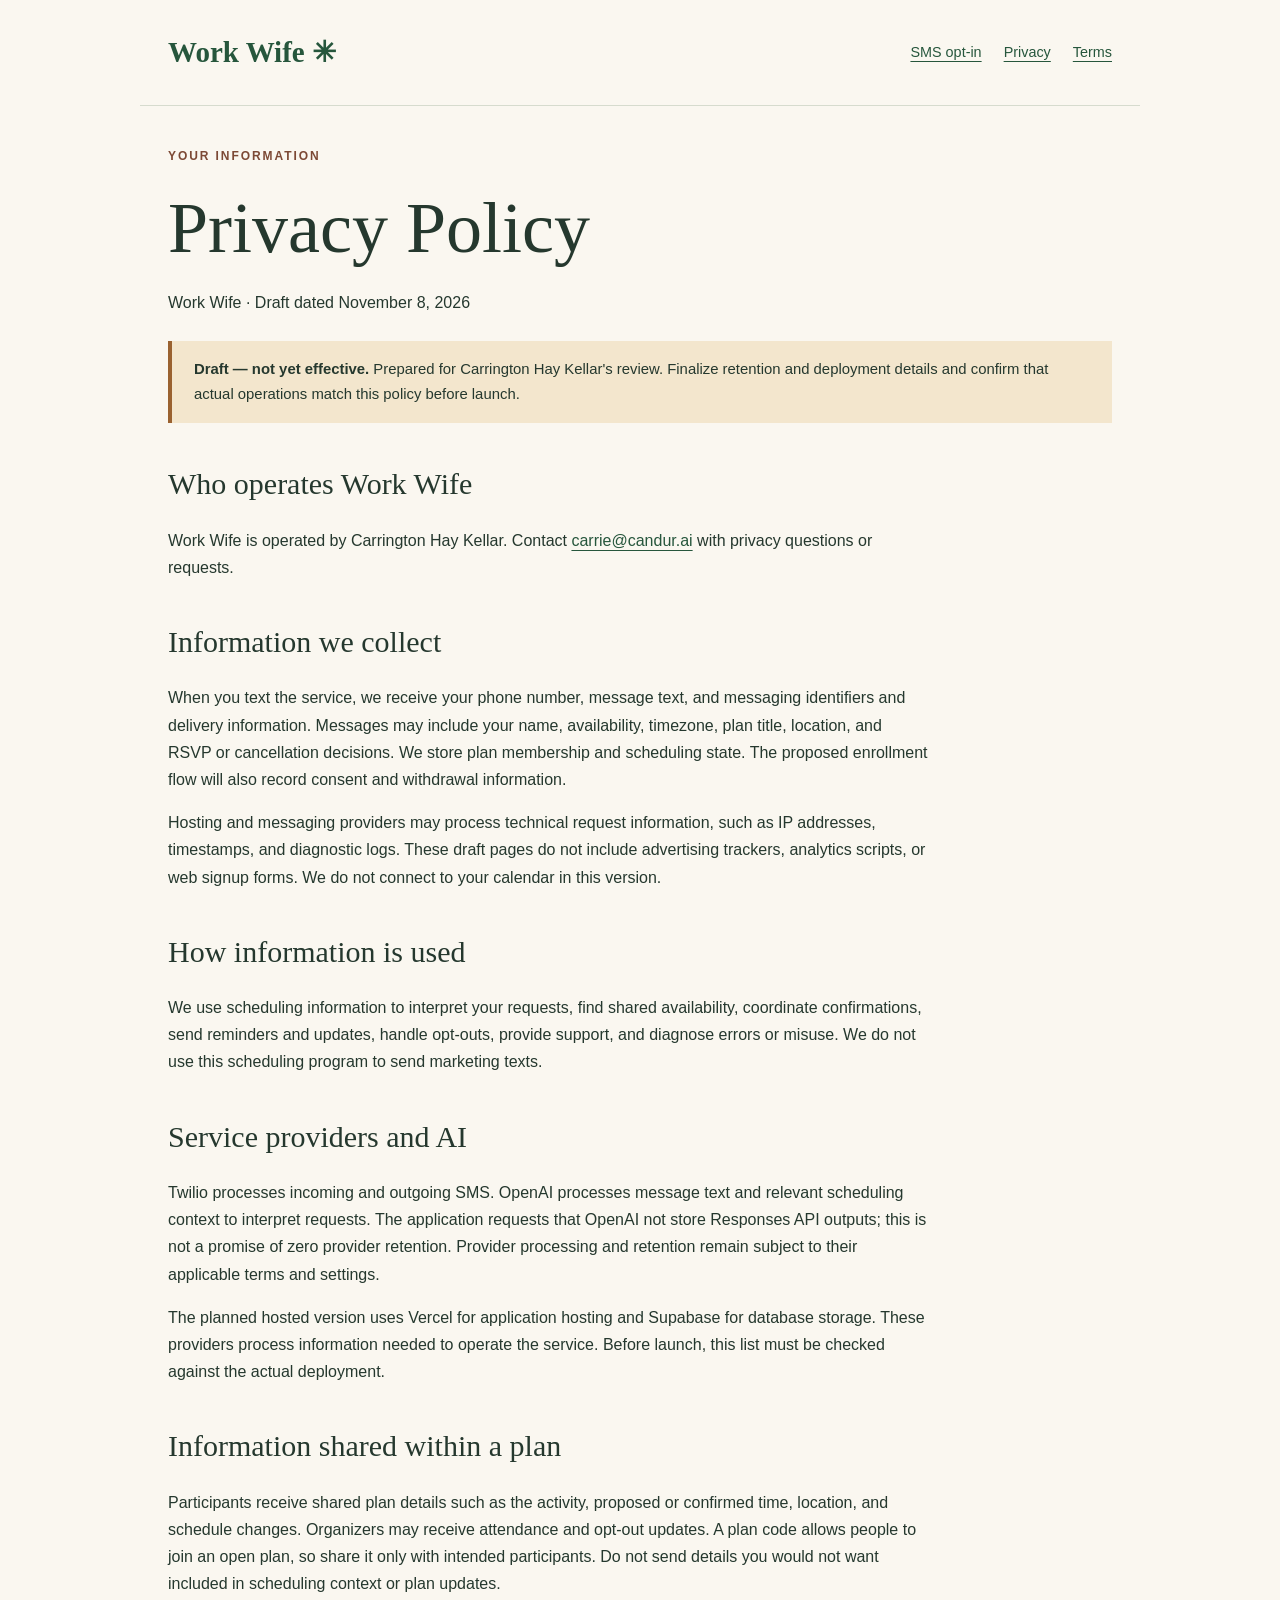
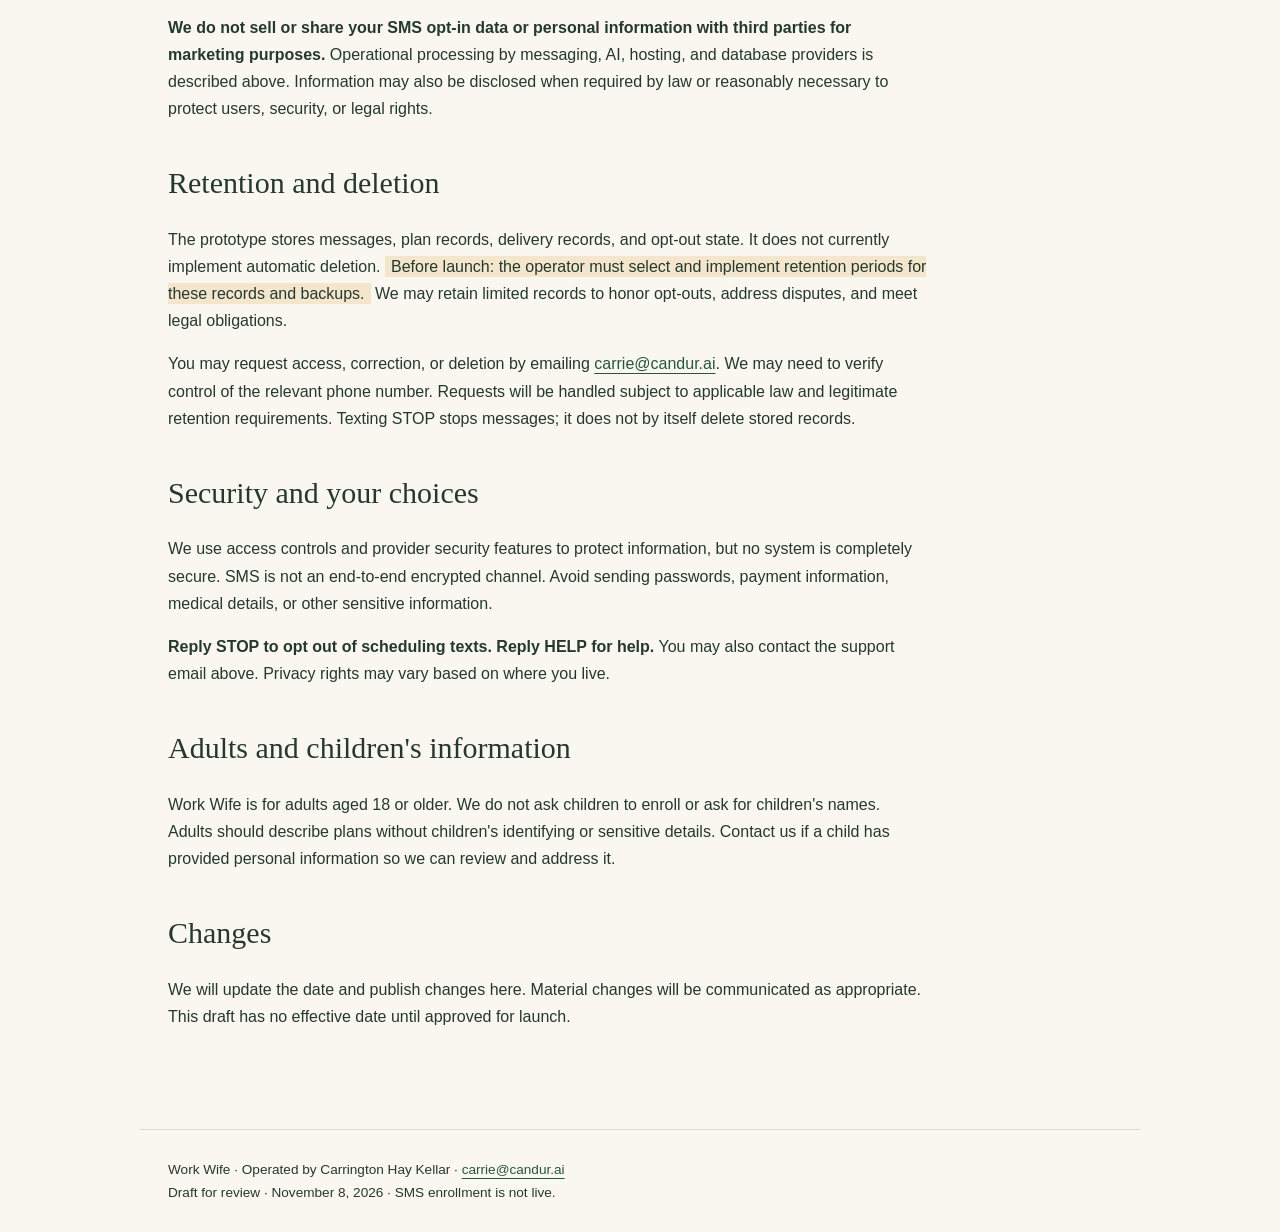
==== public/privacy.html @ 0687fd0f "Add Work Wife SMS opt-in and policy drafts" ====
<!doctype html>
<html lang="en"><head><meta charset="utf-8"><meta name="viewport" content="width=device-width, initial-scale=1"><meta name="robots" content="noindex"><meta name="description" content="Work Wife SMS scheduling: draft signup information and policies."><title>Privacy Policy — draft | Work Wife</title><link rel="stylesheet" href="styles.css"></head><body><a class="skip" href="#main">Skip to content</a><header><a class="brand" href="index.html">Work Wife<span aria-hidden="true"> ✳</span></a><nav aria-label="Main navigation"><a href="index.html">SMS opt-in</a><a href="privacy.html">Privacy</a><a href="terms.html">Terms</a></nav></header><main id="main"><p class="eyebrow">Your information</p><h1>Privacy Policy</h1><p>Work Wife · Draft dated November 8, 2026</p><aside class="notice"><strong>Draft — not yet effective.</strong> Prepared for Carrington Hay Kellar's review. Finalize retention and deployment details and confirm that actual operations match this policy before launch.</aside>
<h2>Who operates Work Wife</h2><p>Work Wife is operated by Carrington Hay Kellar. Contact <a href="mailto:carrie@candur.ai">carrie@candur.ai</a> with privacy questions or requests.</p>
<h2>Information we collect</h2><p>When you text the service, we receive your phone number, message text, and messaging identifiers and delivery information. Messages may include your name, availability, timezone, plan title, location, and RSVP or cancellation decisions. We store plan membership and scheduling state. The proposed enrollment flow will also record consent and withdrawal information.</p><p>Hosting and messaging providers may process technical request information, such as IP addresses, timestamps, and diagnostic logs. These draft pages do not include advertising trackers, analytics scripts, or web signup forms. We do not connect to your calendar in this version.</p>
<h2>How information is used</h2><p>We use scheduling information to interpret your requests, find shared availability, coordinate confirmations, send reminders and updates, handle opt-outs, provide support, and diagnose errors or misuse. We do not use this scheduling program to send marketing texts.</p>
<h2>Service providers and AI</h2><p>Twilio processes incoming and outgoing SMS. OpenAI processes message text and relevant scheduling context to interpret requests. The application requests that OpenAI not store Responses API outputs; this is not a promise of zero provider retention. Provider processing and retention remain subject to their applicable terms and settings.</p><p>The planned hosted version uses Vercel for application hosting and Supabase for database storage. These providers process information needed to operate the service. Before launch, this list must be checked against the actual deployment.</p>
<h2>Information shared within a plan</h2><p>Participants receive shared plan details such as the activity, proposed or confirmed time, location, and schedule changes. Organizers may receive attendance and opt-out updates. A plan code allows people to join an open plan, so share it only with intended participants. Do not send details you would not want included in scheduling context or plan updates.</p><p><strong>We do not sell or share your SMS opt-in data or personal information with third parties for marketing purposes.</strong> Operational processing by messaging, AI, hosting, and database providers is described above. Information may also be disclosed when required by law or reasonably necessary to protect users, security, or legal rights.</p>
<h2>Retention and deletion</h2><p>The prototype stores messages, plan records, delivery records, and opt-out state. It does not currently implement automatic deletion. <span class="pending">Before launch: the operator must select and implement retention periods for these records and backups.</span> We may retain limited records to honor opt-outs, address disputes, and meet legal obligations.</p><p>You may request access, correction, or deletion by emailing <a href="mailto:carrie@candur.ai">carrie@candur.ai</a>. We may need to verify control of the relevant phone number. Requests will be handled subject to applicable law and legitimate retention requirements. Texting STOP stops messages; it does not by itself delete stored records.</p>
<h2>Security and your choices</h2><p>We use access controls and provider security features to protect information, but no system is completely secure. SMS is not an end-to-end encrypted channel. Avoid sending passwords, payment information, medical details, or other sensitive information.</p><p><strong>Reply STOP to opt out of scheduling texts. Reply HELP for help.</strong> You may also contact the support email above. Privacy rights may vary based on where you live.</p>
<h2>Adults and children's information</h2><p>Work Wife is for adults aged 18 or older. We do not ask children to enroll or ask for children's names. Adults should describe plans without children's identifying or sensitive details. Contact us if a child has provided personal information so we can review and address it.</p>
<h2>Changes</h2><p>We will update the date and publish changes here. Material changes will be communicated as appropriate. This draft has no effective date until approved for launch.</p></main><footer>Work Wife · Operated by Carrington Hay Kellar · <a href="mailto:carrie@candur.ai">carrie@candur.ai</a><br>Draft for review · November 8, 2026 · SMS enrollment is not live.</footer></body></html>
---- public/styles.css ----
*{box-sizing:border-box}body{margin:0;background:#faf7f0;color:#25382e;font-family:Arial,sans-serif;line-height:1.7}a{color:#26563c;text-underline-offset:4px}a:focus-visible{outline:3px solid #bf5b34;outline-offset:5px}header,main,footer{max-width:1000px;margin:auto;padding:28px}header{display:flex;align-items:center;justify-content:space-between;gap:20px;border-bottom:1px solid #d6dbce}nav{display:flex;gap:22px;flex-wrap:wrap;font-size:.9rem}.brand{font-family:Georgia,serif;font-size:29px;text-decoration:none;font-weight:bold}.eyebrow{text-transform:uppercase;letter-spacing:.16em;font-size:.75rem;font-weight:bold;color:#7c4935}h1,h2{font-family:Georgia,serif;line-height:1.15;font-weight:normal}h1{font-size:clamp(40px,7vw,72px);max-width:750px;margin:20px 0}h2{font-size:30px;margin-top:44px}h3{font-size:18px}p,li{max-width:760px}.lede{font-size:21px;max-width:650px}.notice{background:#f3e6cd;border-left:4px solid #9a6230;padding:16px 22px;font-size:.93rem;margin:24px 0}.invitation{background:#e5ebdf;padding:28px;border-radius:12px;margin:32px 0}.number{font-size:clamp(22px,4vw,36px);font-weight:bold;letter-spacing:.02em}.thread{max-width:760px;display:grid;gap:16px}.bubble{padding:18px 22px;background:white;border:1px solid #d6dbce;border-radius:16px;max-width:650px;overflow-wrap:anywhere}.bubble.user{justify-self:end;background:#dce7da;min-width:160px}.speaker{display:block;font-size:.75rem;text-transform:uppercase;letter-spacing:.1em;margin-bottom:8px}.pending{background:#f3e6cd;padding:2px 6px}footer{border-top:1px solid #d6dbce;font-size:.85rem;margin-top:55px}.skip{position:absolute;left:-9999px}.skip:focus{left:20px;background:white;padding:12px}ul,ol{padding-left:24px}@media(max-width:600px){header{align-items:flex-start;flex-direction:column}header,main,footer{padding:22px}nav{gap:16px}.invitation{padding:20px}}@media print{body{background:white;color:black}header nav{display:none}.bubble,.invitation,.notice{break-inside:avoid}a{color:black}h1{font-size:38px}}
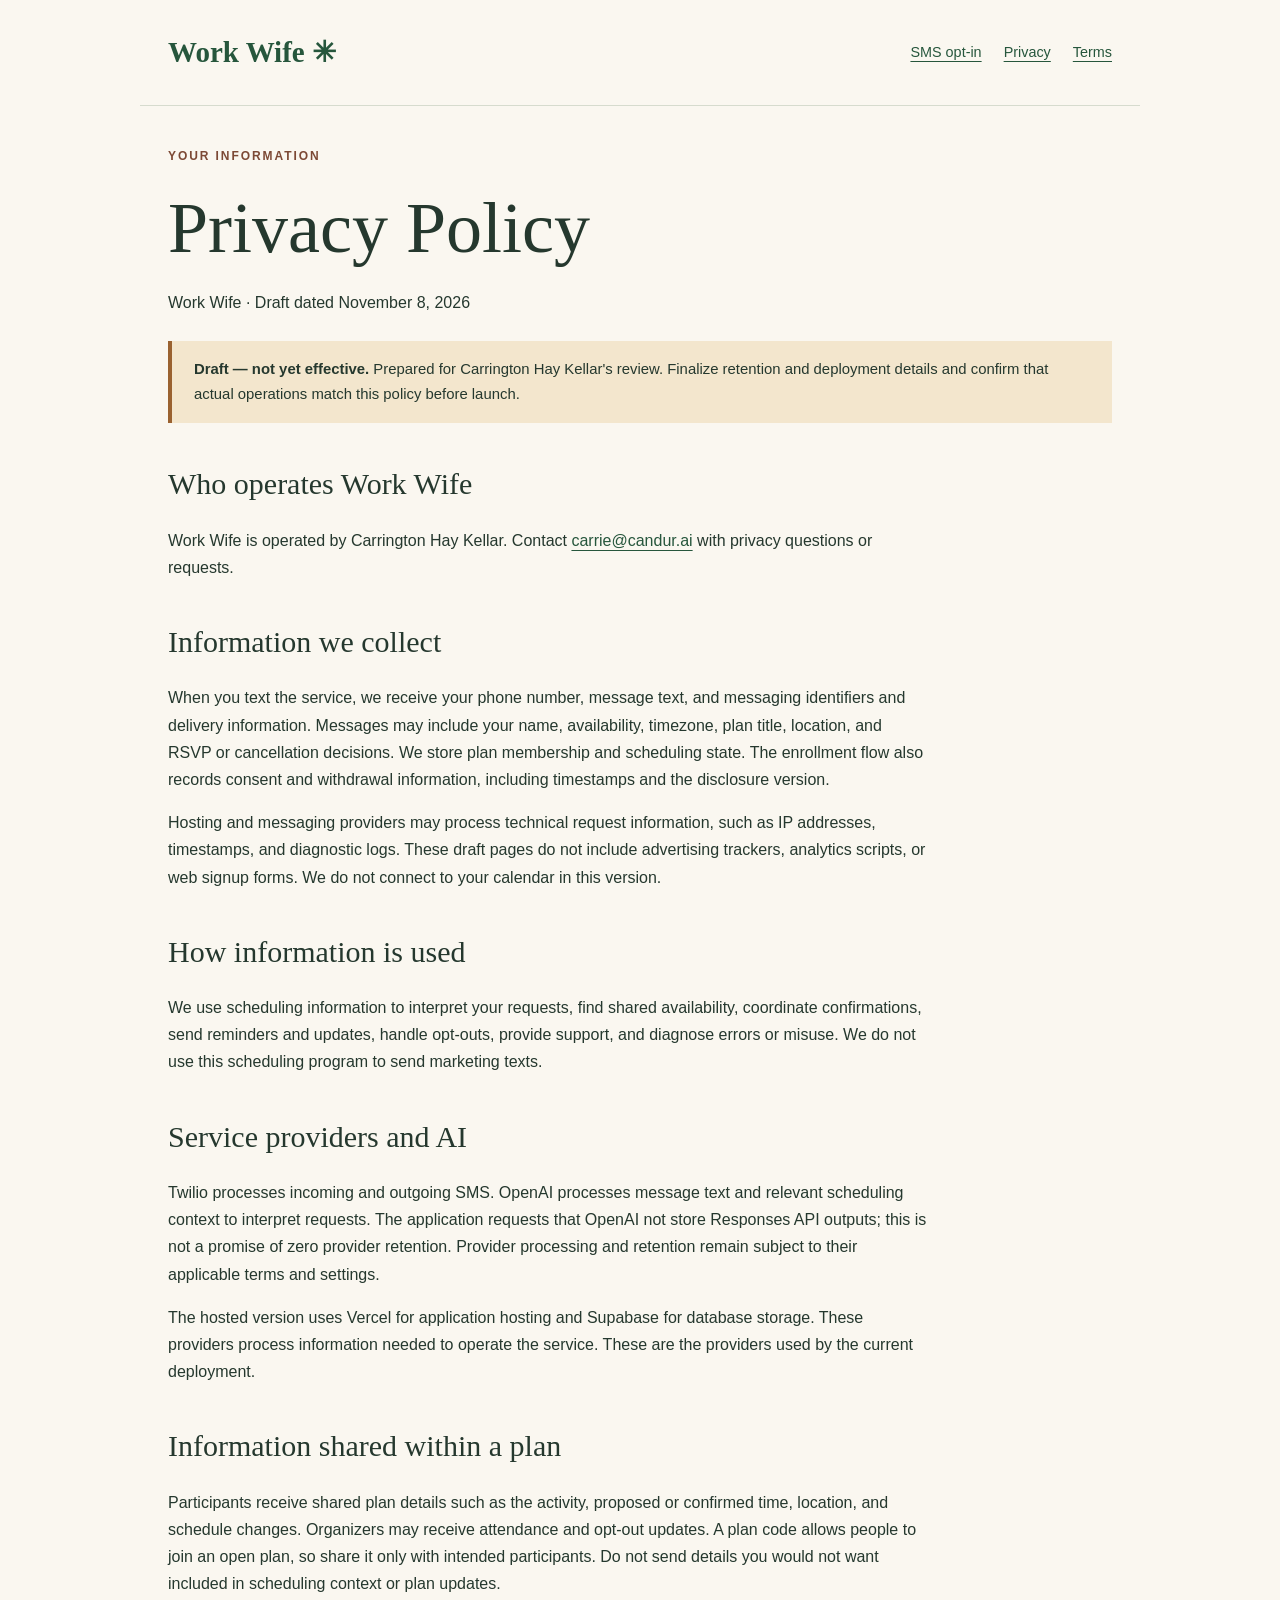
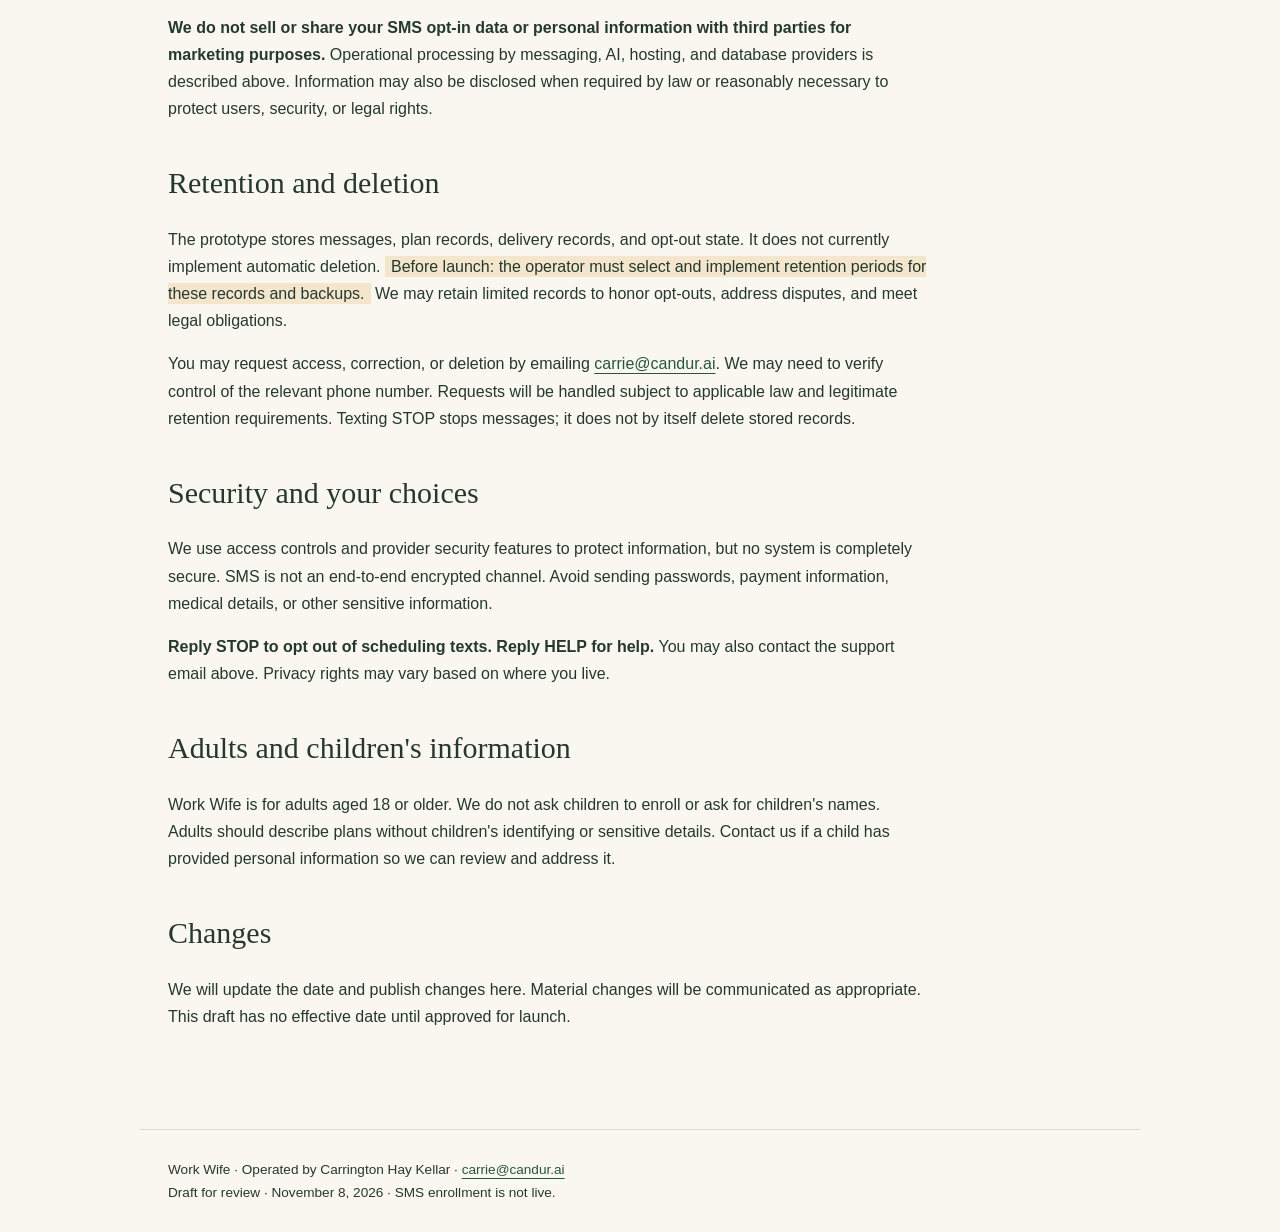
==== commit ded27921: "Deploy Work Wife handlers and preserve RSVP keyword semantics" ====
--- a/public/privacy.html
+++ b/public/privacy.html
@@ -1,9 +1,9 @@
 <!doctype html>
 <html lang="en"><head><meta charset="utf-8"><meta name="viewport" content="width=device-width, initial-scale=1"><meta name="robots" content="noindex"><meta name="description" content="Work Wife SMS scheduling: draft signup information and policies."><title>Privacy Policy — draft | Work Wife</title><link rel="stylesheet" href="styles.css"></head><body><a class="skip" href="#main">Skip to content</a><header><a class="brand" href="index.html">Work Wife<span aria-hidden="true"> ✳</span></a><nav aria-label="Main navigation"><a href="index.html">SMS opt-in</a><a href="privacy.html">Privacy</a><a href="terms.html">Terms</a></nav></header><main id="main"><p class="eyebrow">Your information</p><h1>Privacy Policy</h1><p>Work Wife · Draft dated November 8, 2026</p><aside class="notice"><strong>Draft — not yet effective.</strong> Prepared for Carrington Hay Kellar's review. Finalize retention and deployment details and confirm that actual operations match this policy before launch.</aside>
 <h2>Who operates Work Wife</h2><p>Work Wife is operated by Carrington Hay Kellar. Contact <a href="mailto:carrie@candur.ai">carrie@candur.ai</a> with privacy questions or requests.</p>
-<h2>Information we collect</h2><p>When you text the service, we receive your phone number, message text, and messaging identifiers and delivery information. Messages may include your name, availability, timezone, plan title, location, and RSVP or cancellation decisions. We store plan membership and scheduling state. The proposed enrollment flow will also record consent and withdrawal information.</p><p>Hosting and messaging providers may process technical request information, such as IP addresses, timestamps, and diagnostic logs. These draft pages do not include advertising trackers, analytics scripts, or web signup forms. We do not connect to your calendar in this version.</p>
+<h2>Information we collect</h2><p>When you text the service, we receive your phone number, message text, and messaging identifiers and delivery information. Messages may include your name, availability, timezone, plan title, location, and RSVP or cancellation decisions. We store plan membership and scheduling state. The enrollment flow also records consent and withdrawal information, including timestamps and the disclosure version.</p><p>Hosting and messaging providers may process technical request information, such as IP addresses, timestamps, and diagnostic logs. These draft pages do not include advertising trackers, analytics scripts, or web signup forms. We do not connect to your calendar in this version.</p>
 <h2>How information is used</h2><p>We use scheduling information to interpret your requests, find shared availability, coordinate confirmations, send reminders and updates, handle opt-outs, provide support, and diagnose errors or misuse. We do not use this scheduling program to send marketing texts.</p>
-<h2>Service providers and AI</h2><p>Twilio processes incoming and outgoing SMS. OpenAI processes message text and relevant scheduling context to interpret requests. The application requests that OpenAI not store Responses API outputs; this is not a promise of zero provider retention. Provider processing and retention remain subject to their applicable terms and settings.</p><p>The planned hosted version uses Vercel for application hosting and Supabase for database storage. These providers process information needed to operate the service. Before launch, this list must be checked against the actual deployment.</p>
+<h2>Service providers and AI</h2><p>Twilio processes incoming and outgoing SMS. OpenAI processes message text and relevant scheduling context to interpret requests. The application requests that OpenAI not store Responses API outputs; this is not a promise of zero provider retention. Provider processing and retention remain subject to their applicable terms and settings.</p><p>The hosted version uses Vercel for application hosting and Supabase for database storage. These providers process information needed to operate the service. These are the providers used by the current deployment.</p>
 <h2>Information shared within a plan</h2><p>Participants receive shared plan details such as the activity, proposed or confirmed time, location, and schedule changes. Organizers may receive attendance and opt-out updates. A plan code allows people to join an open plan, so share it only with intended participants. Do not send details you would not want included in scheduling context or plan updates.</p><p><strong>We do not sell or share your SMS opt-in data or personal information with third parties for marketing purposes.</strong> Operational processing by messaging, AI, hosting, and database providers is described above. Information may also be disclosed when required by law or reasonably necessary to protect users, security, or legal rights.</p>
 <h2>Retention and deletion</h2><p>The prototype stores messages, plan records, delivery records, and opt-out state. It does not currently implement automatic deletion. <span class="pending">Before launch: the operator must select and implement retention periods for these records and backups.</span> We may retain limited records to honor opt-outs, address disputes, and meet legal obligations.</p><p>You may request access, correction, or deletion by emailing <a href="mailto:carrie@candur.ai">carrie@candur.ai</a>. We may need to verify control of the relevant phone number. Requests will be handled subject to applicable law and legitimate retention requirements. Texting STOP stops messages; it does not by itself delete stored records.</p>
 <h2>Security and your choices</h2><p>We use access controls and provider security features to protect information, but no system is completely secure. SMS is not an end-to-end encrypted channel. Avoid sending passwords, payment information, medical details, or other sensitive information.</p><p><strong>Reply STOP to opt out of scheduling texts. Reply HELP for help.</strong> You may also contact the support email above. Privacy rights may vary based on where you live.</p>
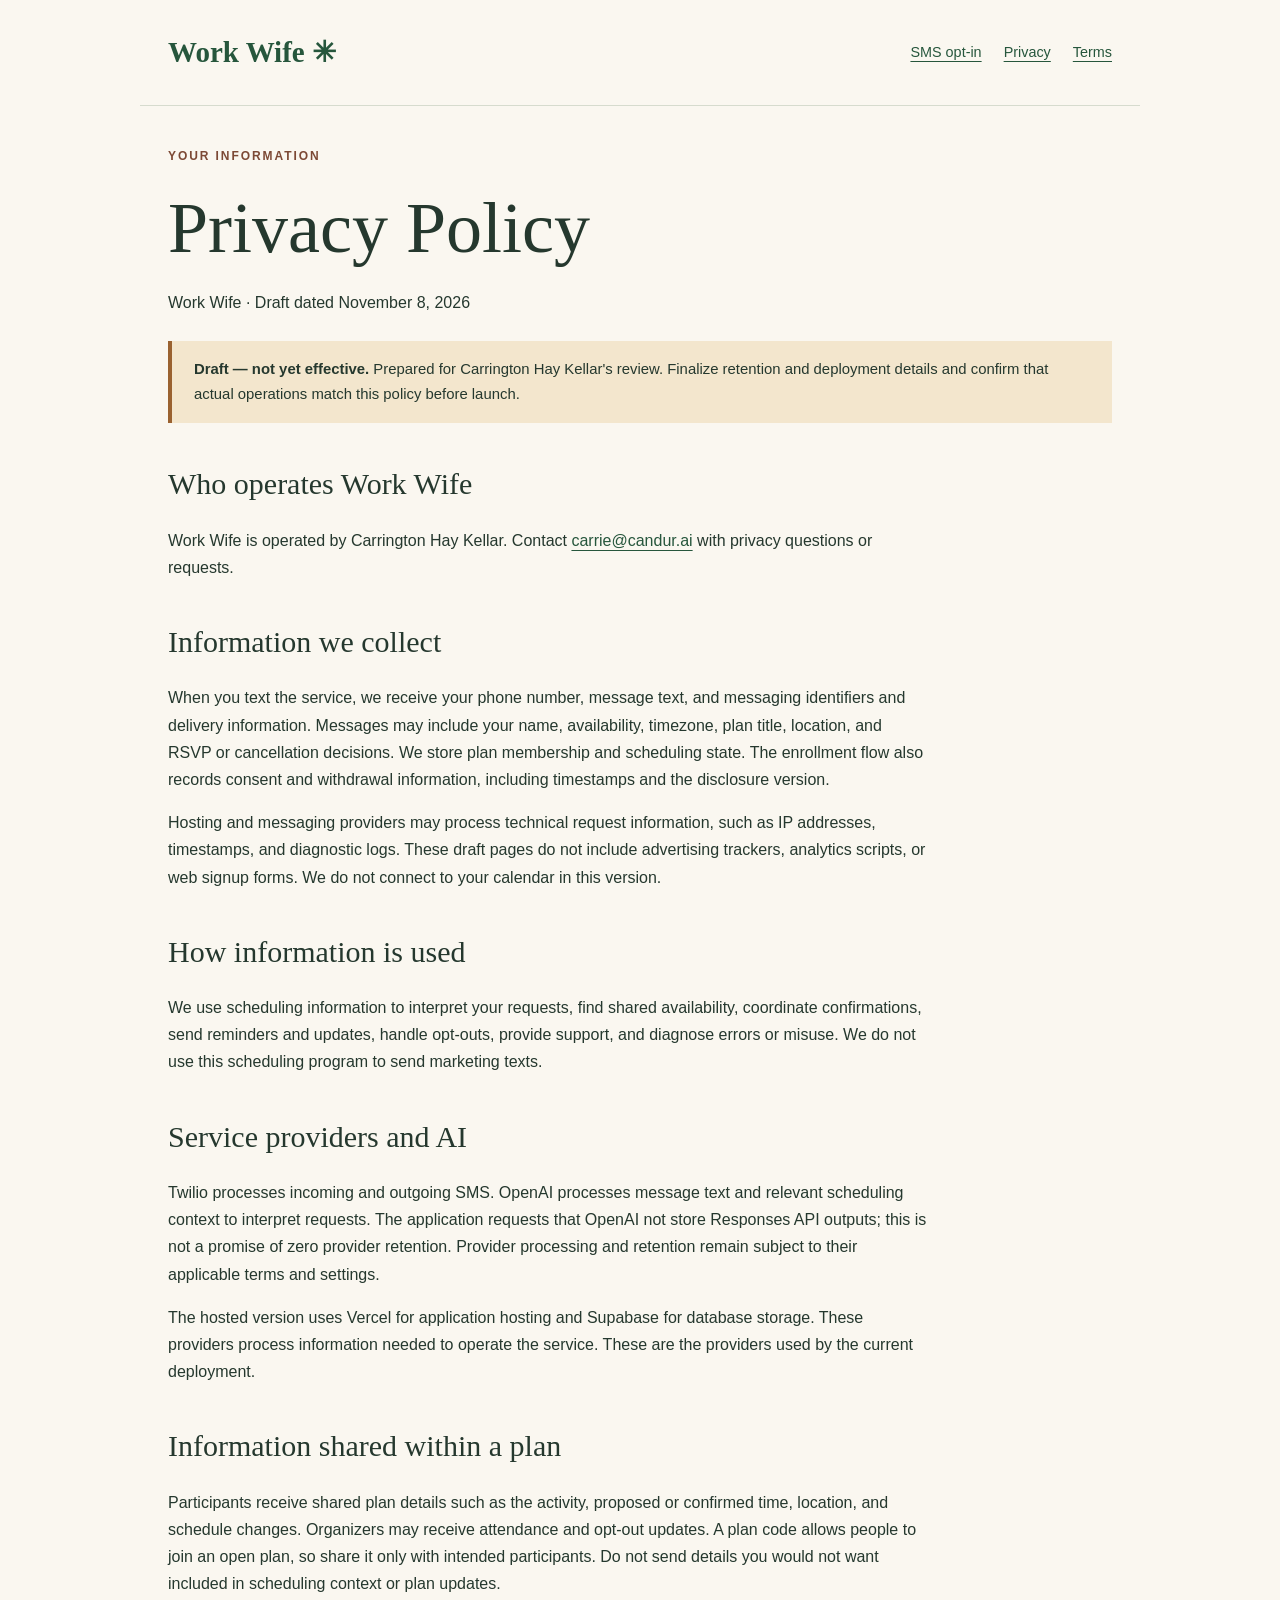
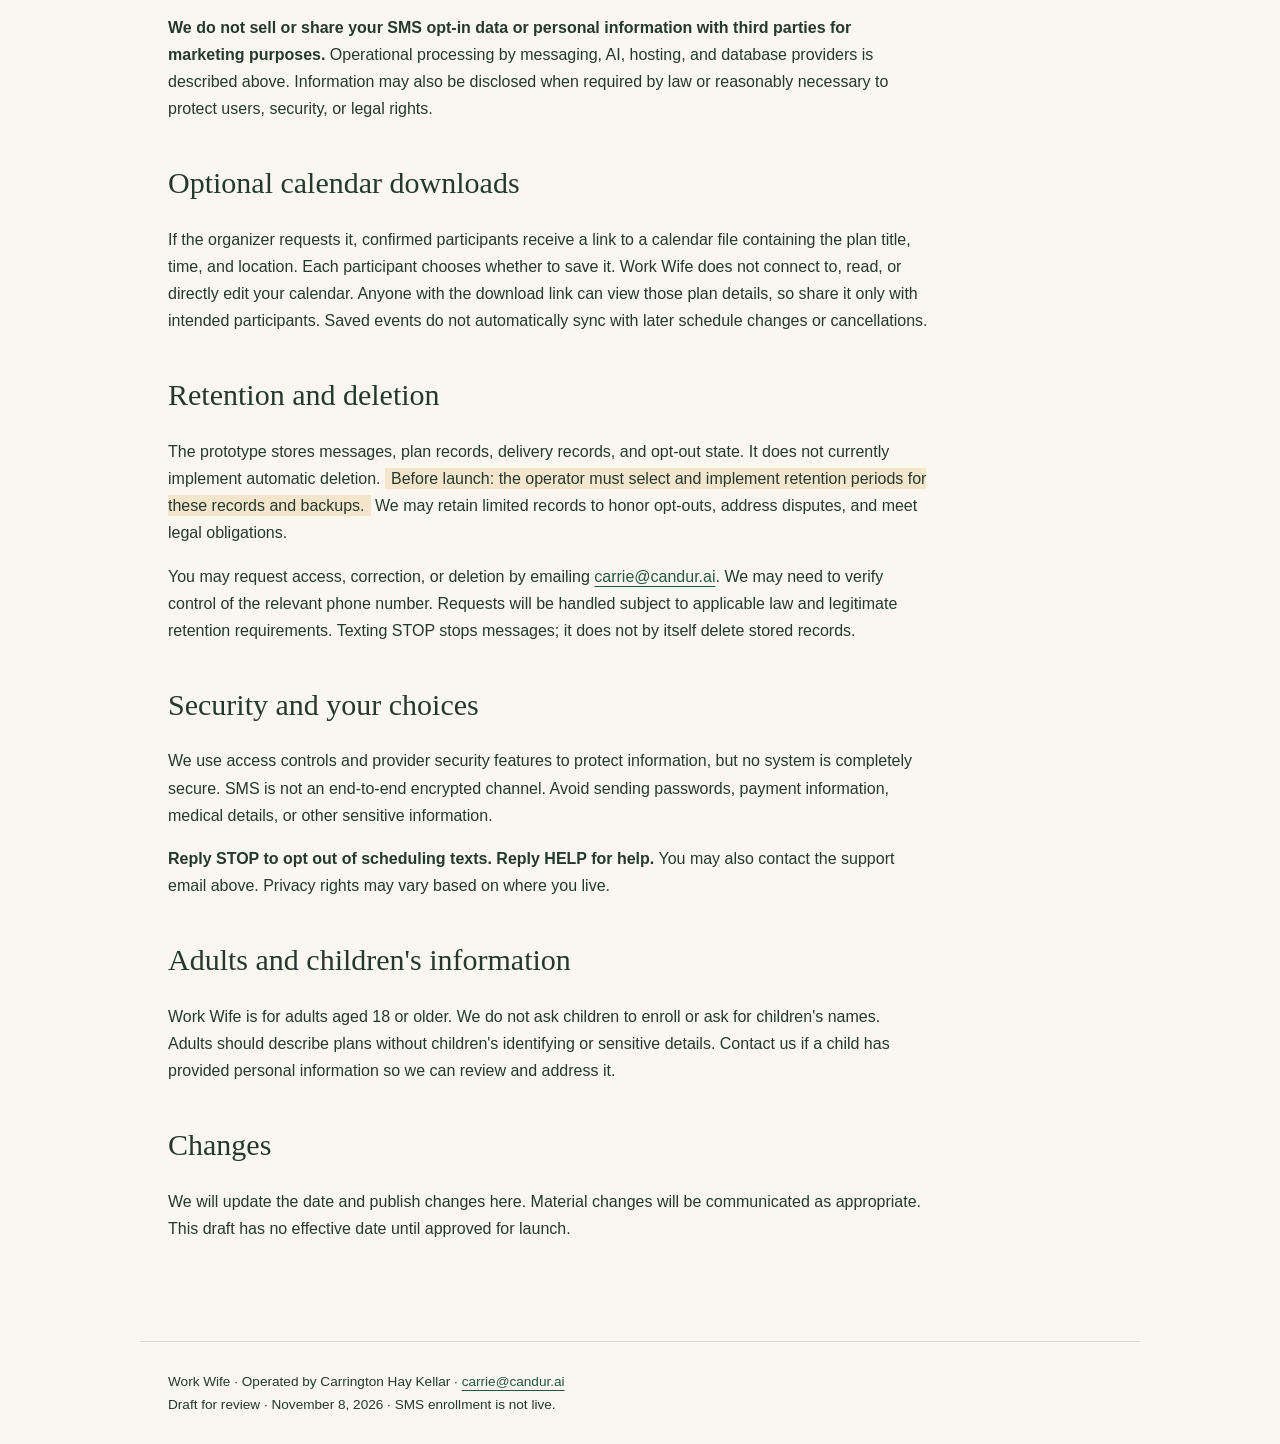
==== commit 132b2cda: "Add readable plan threads and optional calendar downloads" ====
--- a/public/privacy.html
+++ b/public/privacy.html
@@ -5,7 +5,7 @@
 <h2>How information is used</h2><p>We use scheduling information to interpret your requests, find shared availability, coordinate confirmations, send reminders and updates, handle opt-outs, provide support, and diagnose errors or misuse. We do not use this scheduling program to send marketing texts.</p>
 <h2>Service providers and AI</h2><p>Twilio processes incoming and outgoing SMS. OpenAI processes message text and relevant scheduling context to interpret requests. The application requests that OpenAI not store Responses API outputs; this is not a promise of zero provider retention. Provider processing and retention remain subject to their applicable terms and settings.</p><p>The hosted version uses Vercel for application hosting and Supabase for database storage. These providers process information needed to operate the service. These are the providers used by the current deployment.</p>
 <h2>Information shared within a plan</h2><p>Participants receive shared plan details such as the activity, proposed or confirmed time, location, and schedule changes. Organizers may receive attendance and opt-out updates. A plan code allows people to join an open plan, so share it only with intended participants. Do not send details you would not want included in scheduling context or plan updates.</p><p><strong>We do not sell or share your SMS opt-in data or personal information with third parties for marketing purposes.</strong> Operational processing by messaging, AI, hosting, and database providers is described above. Information may also be disclosed when required by law or reasonably necessary to protect users, security, or legal rights.</p>
-<h2>Retention and deletion</h2><p>The prototype stores messages, plan records, delivery records, and opt-out state. It does not currently implement automatic deletion. <span class="pending">Before launch: the operator must select and implement retention periods for these records and backups.</span> We may retain limited records to honor opt-outs, address disputes, and meet legal obligations.</p><p>You may request access, correction, or deletion by emailing <a href="mailto:carrie@candur.ai">carrie@candur.ai</a>. We may need to verify control of the relevant phone number. Requests will be handled subject to applicable law and legitimate retention requirements. Texting STOP stops messages; it does not by itself delete stored records.</p>
+<h2>Optional calendar downloads</h2><p>If the organizer requests it, confirmed participants receive a link to a calendar file containing the plan title, time, and location. Each participant chooses whether to save it. Work Wife does not connect to, read, or directly edit your calendar. Anyone with the download link can view those plan details, so share it only with intended participants. Saved events do not automatically sync with later schedule changes or cancellations.</p><h2>Retention and deletion</h2><p>The prototype stores messages, plan records, delivery records, and opt-out state. It does not currently implement automatic deletion. <span class="pending">Before launch: the operator must select and implement retention periods for these records and backups.</span> We may retain limited records to honor opt-outs, address disputes, and meet legal obligations.</p><p>You may request access, correction, or deletion by emailing <a href="mailto:carrie@candur.ai">carrie@candur.ai</a>. We may need to verify control of the relevant phone number. Requests will be handled subject to applicable law and legitimate retention requirements. Texting STOP stops messages; it does not by itself delete stored records.</p>
 <h2>Security and your choices</h2><p>We use access controls and provider security features to protect information, but no system is completely secure. SMS is not an end-to-end encrypted channel. Avoid sending passwords, payment information, medical details, or other sensitive information.</p><p><strong>Reply STOP to opt out of scheduling texts. Reply HELP for help.</strong> You may also contact the support email above. Privacy rights may vary based on where you live.</p>
 <h2>Adults and children's information</h2><p>Work Wife is for adults aged 18 or older. We do not ask children to enroll or ask for children's names. Adults should describe plans without children's identifying or sensitive details. Contact us if a child has provided personal information so we can review and address it.</p>
 <h2>Changes</h2><p>We will update the date and publish changes here. Material changes will be communicated as appropriate. This draft has no effective date until approved for launch.</p></main><footer>Work Wife · Operated by Carrington Hay Kellar · <a href="mailto:carrie@candur.ai">carrie@candur.ai</a><br>Draft for review · November 8, 2026 · SMS enrollment is not live.</footer></body></html>
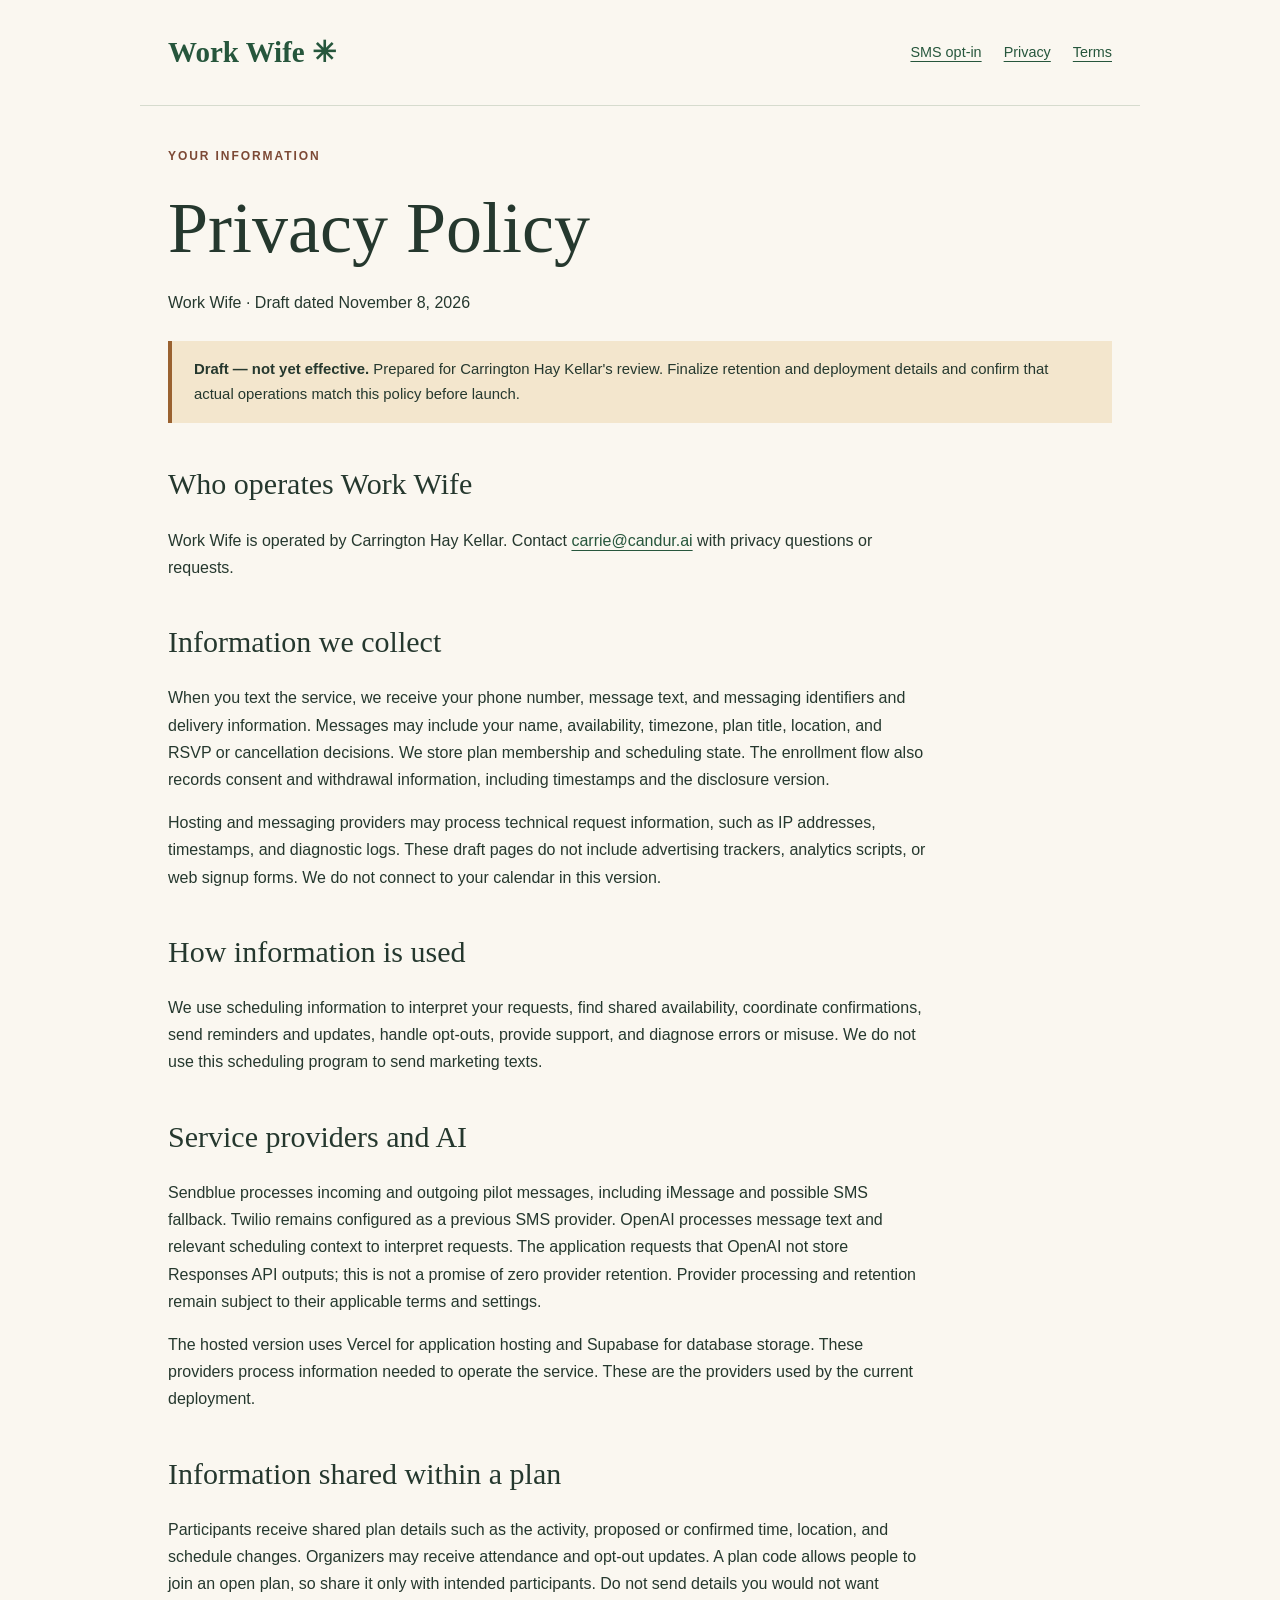
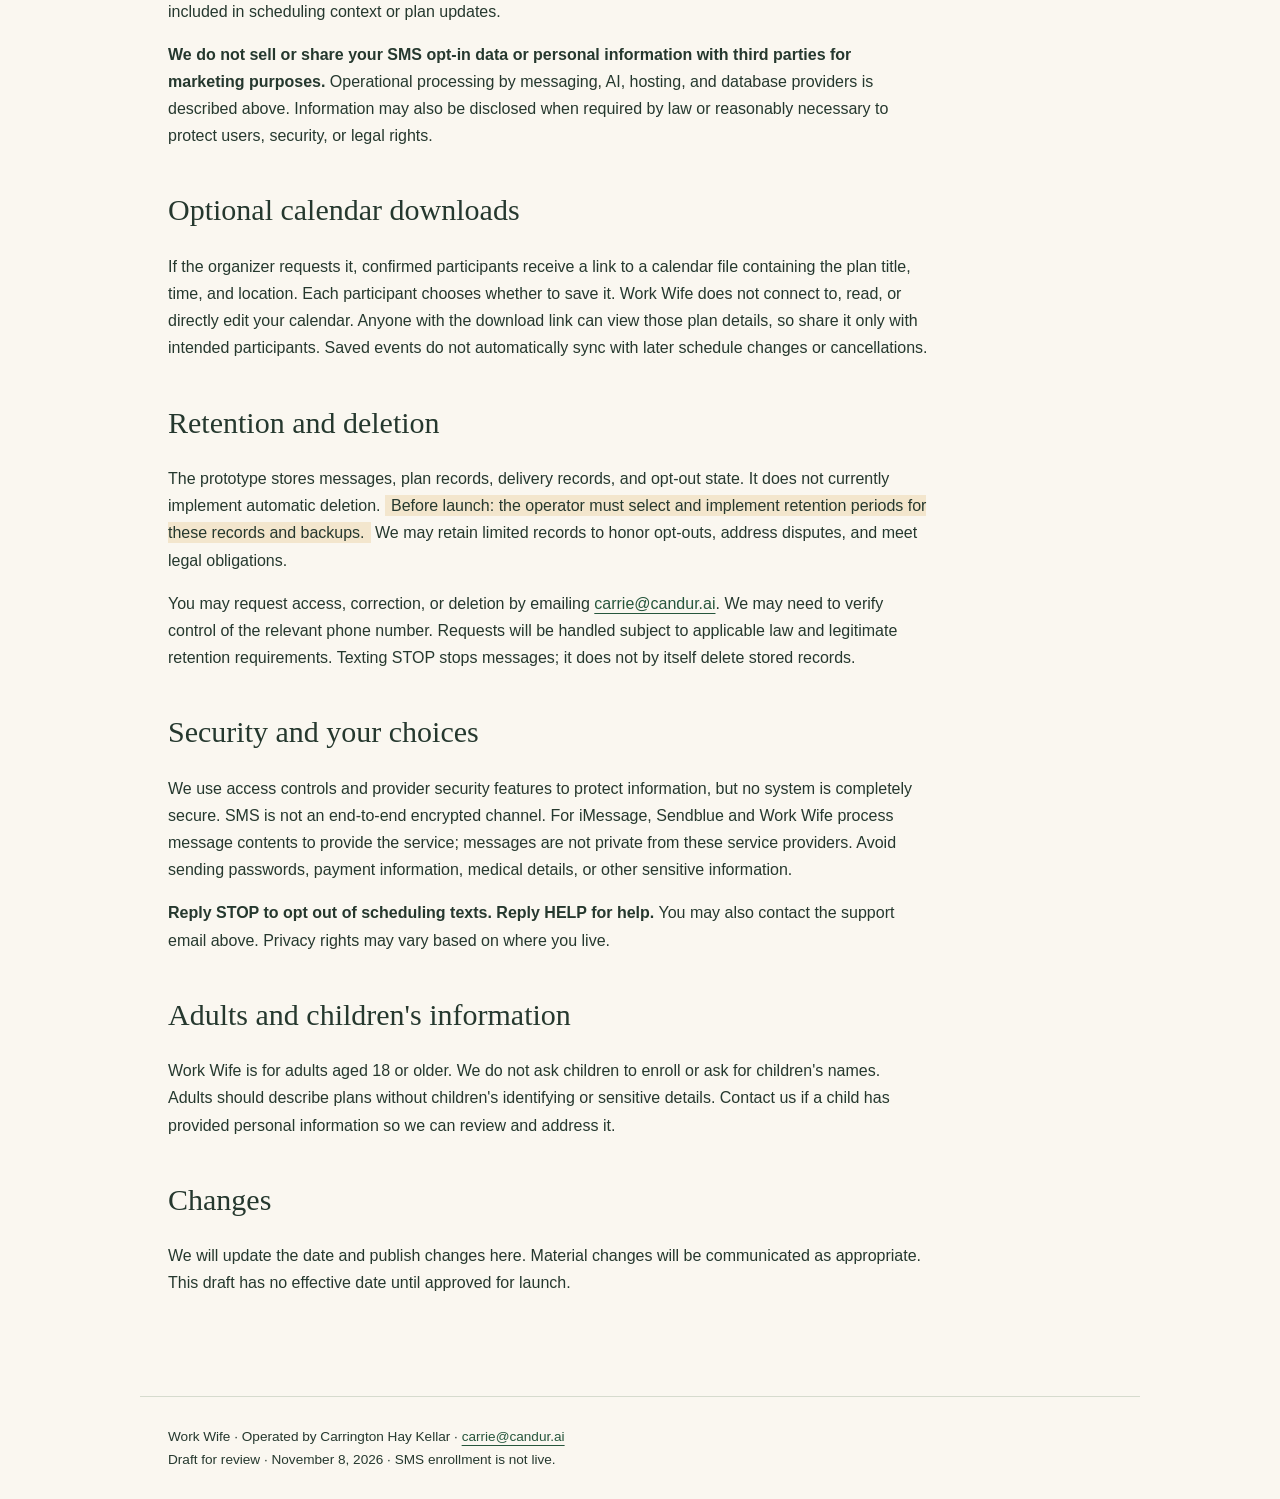
==== commit 251dfd02: "Add authenticated Sendblue iMessage pilot integration" ====
--- a/public/privacy.html
+++ b/public/privacy.html
@@ -3,9 +3,9 @@
 <h2>Who operates Work Wife</h2><p>Work Wife is operated by Carrington Hay Kellar. Contact <a href="mailto:carrie@candur.ai">carrie@candur.ai</a> with privacy questions or requests.</p>
 <h2>Information we collect</h2><p>When you text the service, we receive your phone number, message text, and messaging identifiers and delivery information. Messages may include your name, availability, timezone, plan title, location, and RSVP or cancellation decisions. We store plan membership and scheduling state. The enrollment flow also records consent and withdrawal information, including timestamps and the disclosure version.</p><p>Hosting and messaging providers may process technical request information, such as IP addresses, timestamps, and diagnostic logs. These draft pages do not include advertising trackers, analytics scripts, or web signup forms. We do not connect to your calendar in this version.</p>
 <h2>How information is used</h2><p>We use scheduling information to interpret your requests, find shared availability, coordinate confirmations, send reminders and updates, handle opt-outs, provide support, and diagnose errors or misuse. We do not use this scheduling program to send marketing texts.</p>
-<h2>Service providers and AI</h2><p>Twilio processes incoming and outgoing SMS. OpenAI processes message text and relevant scheduling context to interpret requests. The application requests that OpenAI not store Responses API outputs; this is not a promise of zero provider retention. Provider processing and retention remain subject to their applicable terms and settings.</p><p>The hosted version uses Vercel for application hosting and Supabase for database storage. These providers process information needed to operate the service. These are the providers used by the current deployment.</p>
+<h2>Service providers and AI</h2><p>Sendblue processes incoming and outgoing pilot messages, including iMessage and possible SMS fallback. Twilio remains configured as a previous SMS provider. OpenAI processes message text and relevant scheduling context to interpret requests. The application requests that OpenAI not store Responses API outputs; this is not a promise of zero provider retention. Provider processing and retention remain subject to their applicable terms and settings.</p><p>The hosted version uses Vercel for application hosting and Supabase for database storage. These providers process information needed to operate the service. These are the providers used by the current deployment.</p>
 <h2>Information shared within a plan</h2><p>Participants receive shared plan details such as the activity, proposed or confirmed time, location, and schedule changes. Organizers may receive attendance and opt-out updates. A plan code allows people to join an open plan, so share it only with intended participants. Do not send details you would not want included in scheduling context or plan updates.</p><p><strong>We do not sell or share your SMS opt-in data or personal information with third parties for marketing purposes.</strong> Operational processing by messaging, AI, hosting, and database providers is described above. Information may also be disclosed when required by law or reasonably necessary to protect users, security, or legal rights.</p>
 <h2>Optional calendar downloads</h2><p>If the organizer requests it, confirmed participants receive a link to a calendar file containing the plan title, time, and location. Each participant chooses whether to save it. Work Wife does not connect to, read, or directly edit your calendar. Anyone with the download link can view those plan details, so share it only with intended participants. Saved events do not automatically sync with later schedule changes or cancellations.</p><h2>Retention and deletion</h2><p>The prototype stores messages, plan records, delivery records, and opt-out state. It does not currently implement automatic deletion. <span class="pending">Before launch: the operator must select and implement retention periods for these records and backups.</span> We may retain limited records to honor opt-outs, address disputes, and meet legal obligations.</p><p>You may request access, correction, or deletion by emailing <a href="mailto:carrie@candur.ai">carrie@candur.ai</a>. We may need to verify control of the relevant phone number. Requests will be handled subject to applicable law and legitimate retention requirements. Texting STOP stops messages; it does not by itself delete stored records.</p>
-<h2>Security and your choices</h2><p>We use access controls and provider security features to protect information, but no system is completely secure. SMS is not an end-to-end encrypted channel. Avoid sending passwords, payment information, medical details, or other sensitive information.</p><p><strong>Reply STOP to opt out of scheduling texts. Reply HELP for help.</strong> You may also contact the support email above. Privacy rights may vary based on where you live.</p>
+<h2>Security and your choices</h2><p>We use access controls and provider security features to protect information, but no system is completely secure. SMS is not an end-to-end encrypted channel. For iMessage, Sendblue and Work Wife process message contents to provide the service; messages are not private from these service providers. Avoid sending passwords, payment information, medical details, or other sensitive information.</p><p><strong>Reply STOP to opt out of scheduling texts. Reply HELP for help.</strong> You may also contact the support email above. Privacy rights may vary based on where you live.</p>
 <h2>Adults and children's information</h2><p>Work Wife is for adults aged 18 or older. We do not ask children to enroll or ask for children's names. Adults should describe plans without children's identifying or sensitive details. Contact us if a child has provided personal information so we can review and address it.</p>
 <h2>Changes</h2><p>We will update the date and publish changes here. Material changes will be communicated as appropriate. This draft has no effective date until approved for launch.</p></main><footer>Work Wife · Operated by Carrington Hay Kellar · <a href="mailto:carrie@candur.ai">carrie@candur.ai</a><br>Draft for review · November 8, 2026 · SMS enrollment is not live.</footer></body></html>
